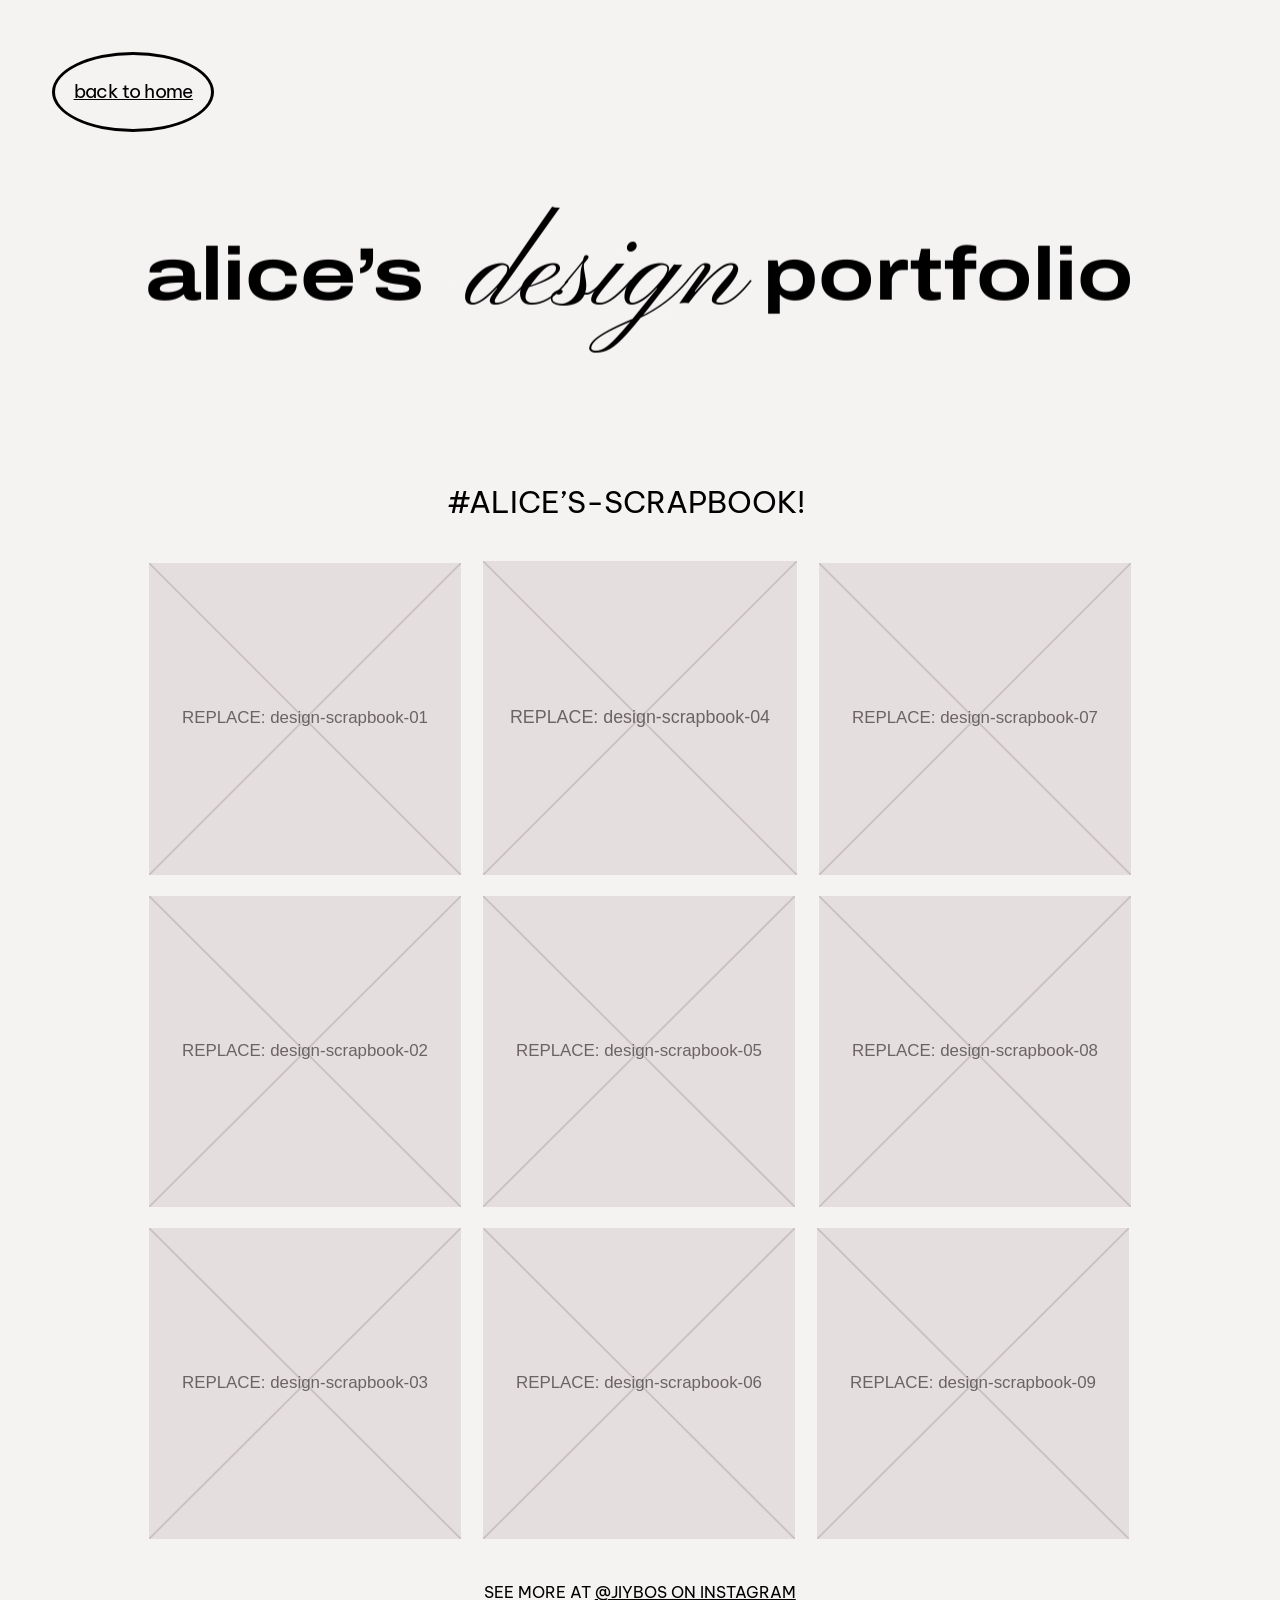
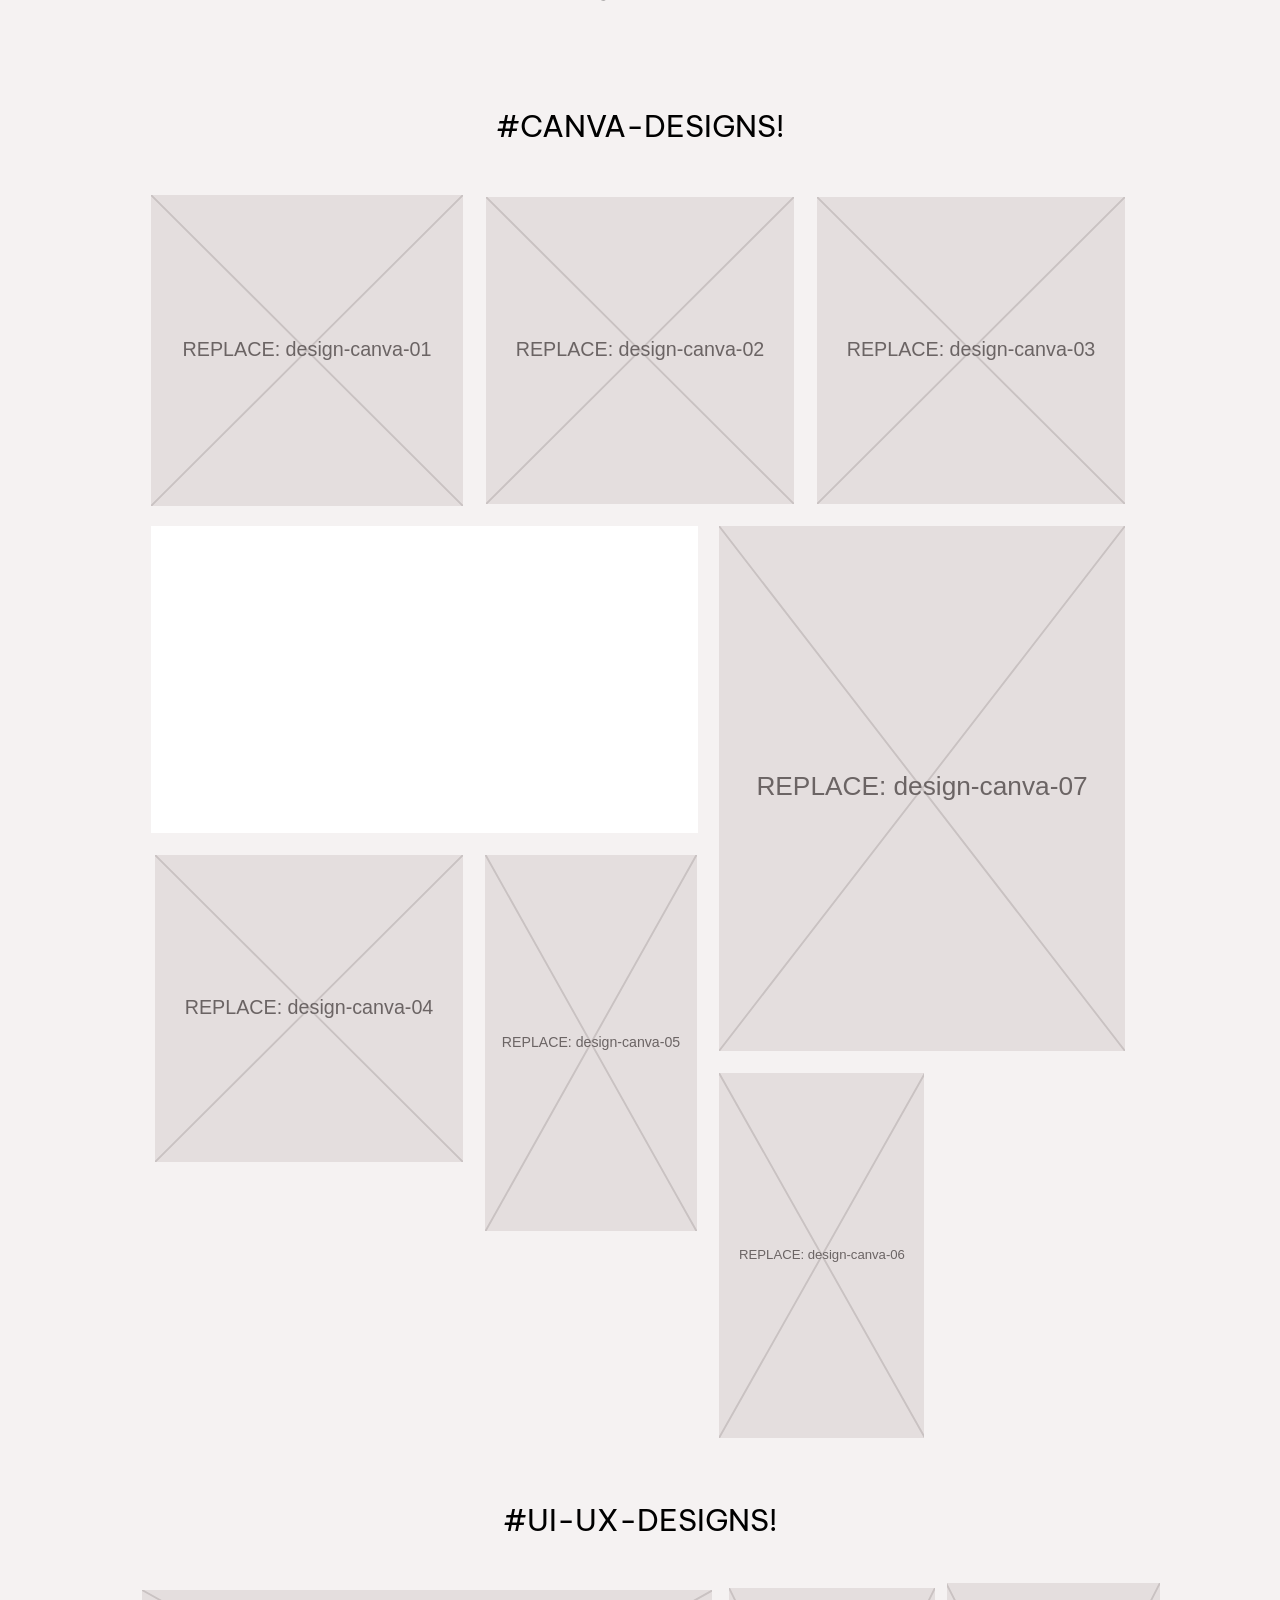
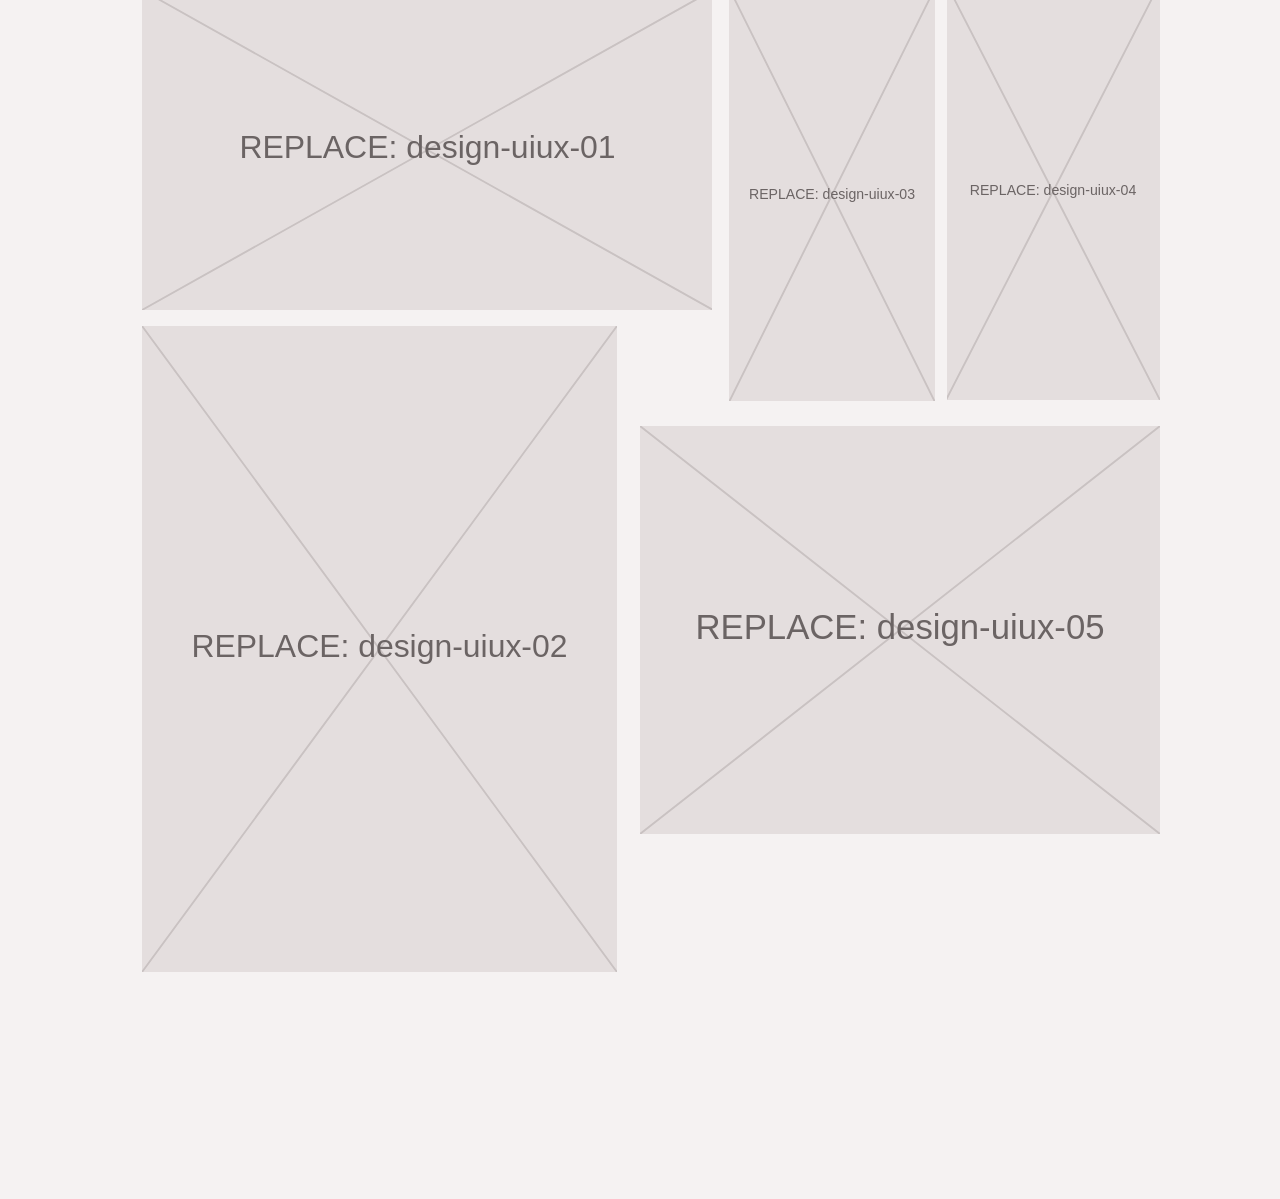
==== design.html @ 5802eaf3 "Add files via upload" ====
<!DOCTYPE html>
<html lang="en">
<head>
  <meta charset="utf-8">
  <meta name="viewport" content="width=device-width, initial-scale=1">
  <title>Design Portfolio</title>
  <link rel="preconnect" href="https://fonts.googleapis.com">
  <link rel="preconnect" href="https://fonts.gstatic.com" crossorigin>
  <link href="https://fonts.googleapis.com/css2?family=Archivo:wdth,wght@125,400;125,700&family=Be+Vietnam+Pro:wght@400;800&family=Pinyon+Script&display=swap" rel="stylesheet">
  <link rel="stylesheet" href="css/styles.css">
</head>
<body>
<main class="stage subpage">
  <!-- ===== top: back button + title ===== -->
  <section class="section" style="--h:403">
    <a class="el pill" style="--x:55.6;--y:55.6;--w:173.2;--h:85.4;" href="index.html">back to home</a>

    <!-- Title: this whole block (sans title + big script word) slides down together on load. The word "design" is hidden
         (same colour as the background) so the big script word below sits in that gap. -->
    <div class="el title-group slide-down" style="--x:138.9;--y:214.9;--w:1088.1;--h:159.3;">
      <h1 class="el sans-title" style="--x:0;--y:32.1;--w:1088.1;--h:95.1;--fs:79.4">alice’s <span class="gap-word">design</span> portfolio</h1>
      <p class="el script big-word" style="--x:311.6;--y:-0;--w:390.6;--h:159.3;--fs:133.3">design</p>
    </div>
  </section>
  <!-- ===== #ALICE’S-SCRAPBOOK! ===== -->
  <section class="section" style="--h:1331">
    <h2 class="el label" style="--x:464.2;--y:111.4;--w:407.9;--h:43.4;--fs:31.5">#ALICE’S-SCRAPBOOK!</h2>
    <img class="el photo plain" style="--x:159.4;--y:197.8;--w:332.6;--h:332.6;" src="assets/images/design-scrapbook-01.svg" alt="design scrapbook 01">
    <img class="el photo plain" style="--x:159.4;--y:552.7;--w:332.6;--h:332.6;" src="assets/images/design-scrapbook-02.svg" alt="design scrapbook 02">
    <img class="el photo plain" style="--x:159.4;--y:907.3;--w:332.6;--h:332.6;" src="assets/images/design-scrapbook-03.svg" alt="design scrapbook 03">
    <img class="el photo plain" style="--x:515.5;--y:195.8;--w:334.6;--h:334.6;" src="assets/images/design-scrapbook-04.svg" alt="design scrapbook 04">
    <img class="el photo plain" style="--x:515.5;--y:552.7;--w:332.6;--h:332.6;" src="assets/images/design-scrapbook-05.svg" alt="design scrapbook 05">
    <img class="el photo plain" style="--x:515.5;--y:907.3;--w:332.6;--h:332.6;" src="assets/images/design-scrapbook-06.svg" alt="design scrapbook 06">
    <img class="el photo plain" style="--x:874;--y:197.8;--w:332.6;--h:332.6;" src="assets/images/design-scrapbook-07.svg" alt="design scrapbook 07">
    <img class="el photo plain" style="--x:874;--y:552.7;--w:332.6;--h:332.6;" src="assets/images/design-scrapbook-08.svg" alt="design scrapbook 08">
    <img class="el photo plain" style="--x:872.1;--y:907.3;--w:332.6;--h:332.6;" src="assets/images/design-scrapbook-09.svg" alt="design scrapbook 09">
    <p class="el small-link" style="--x:503.2;--y:1284.4;--w:359.2;--h:24;--fs:17.5">see more at <a href="https://www.instagram.com/jiybos/" target="_blank" rel="noopener">@jiybos on instagram</a></p>
  </section>
  <!-- ===== #CANVA-DESIGNS! ===== -->
  <section class="section" style="--h:1519">
    <h2 class="el label" style="--x:514.6;--y:87.1;--w:336.7;--h:43.4;--fs:31.5">#CANVA-DESIGNS!</h2>
    <img class="el photo plain" style="--x:161.6;--y:181.6;--w:332.4;--h:332.4;" src="assets/images/design-canva-01.svg" alt="design canva 01">
    <img class="el photo plain" style="--x:519;--y:183.7;--w:328.1;--h:328.1;" src="assets/images/design-canva-02.svg" alt="design canva 02">
    <img class="el photo plain" style="--x:872.4;--y:183.7;--w:328.1;--h:328.1;" src="assets/images/design-canva-03.svg" alt="design canva 03">
    <img class="el photo plain" style="--x:165.9;--y:885.7;--w:328.1;--h:328.1;" src="assets/images/design-canva-04.svg" alt="design canva 04">
    <img class="el photo plain" style="--x:517.7;--y:885.7;--w:225.9;--h:401.5;" src="assets/images/design-canva-05.svg" alt="design canva 05">
    <img class="el photo plain" style="--x:767.3;--y:1118.5;--w:219.3;--h:389.9;" src="assets/images/design-canva-06.svg" alt="design canva 06">
    <img class="el photo plain" style="--x:767.3;--y:534.7;--w:433.2;--h:560.8;" src="assets/images/design-canva-07.svg" alt="design canva 07">
    <!-- Embedded Canva design (same one used on the original site) -->
    <iframe class="el embed" style="--x:161.6;--y:534.7;--w:583.3;--h:328.1;" src="https://www.canva.com/design/DAGSiCoBujo/Asm6K_aDBFLUiPXKQrt3mg/view?embed" title="Canva design" loading="lazy" allowfullscreen></iframe>
  </section>
  <!-- ===== #UI-UX-DESIGNS! ===== -->
  <section class="section" style="--h:1442">
    <h2 class="el label" style="--x:524.6;--y:55.1;--w:316.9;--h:43.4;--fs:31.5">#UI-UX-DESIGNS!</h2>
    <img class="el photo plain" style="--x:151.7;--y:151.1;--w:608.6;--h:341.6;" src="assets/images/design-uiux-01.svg" alt="design uiux 01">
    <img class="el photo plain" style="--x:151.7;--y:509.6;--w:506.5;--h:689.4;" src="assets/images/design-uiux-02.svg" alt="design uiux 02">
    <img class="el photo plain" style="--x:778.5;--y:149.3;--w:219.2;--h:441.1;" src="assets/images/design-uiux-03.svg" alt="design uiux 03">
    <img class="el photo plain" style="--x:1010.1;--y:143.5;--w:227.4;--h:445.9;" src="assets/images/design-uiux-04.svg" alt="design uiux 04">
    <img class="el photo plain" style="--x:683;--y:616.4;--w:554.5;--h:435.2;" src="assets/images/design-uiux-05.svg" alt="design uiux 05">
  </section>

</main>
</body>
</html>
---- css/styles.css ----
/* ==========================================================
   Alice's portfolio – shared styles
   ----------------------------------------------------------
   The original site is laid out on a 1366px-wide canvas that
   scales with the browser width. We do the same: every
   element is positioned with --x / --y / --w / --h (in
   "design pixels") and multiplied by --u (= 1 design pixel).
   To nudge something, just edit its --x / --y / --w / --h /
   --fs values in the HTML.
   ========================================================== */

:root {
  --bg: #f5f2f2;
  --ink: #000;

  /* Fonts (Helios Extended isn't on Google Fonts, so Archivo
     at its widest setting is used as the closest match). */
  --font-script: "Pinyon Script", cursive;
  --font-wide:   "Archivo", "Helvetica Neue", Arial, sans-serif;
  --font-body:   "Be Vietnam Pro", "Be Vietnam", Arial, sans-serif;
}

*, *::before, *::after { box-sizing: border-box; }

html, body { margin: 0; padding: 0; background: var(--bg); color: var(--ink); }
body { font-family: var(--font-body); -webkit-font-smoothing: antialiased; }

a { color: inherit; }
p, h1, h2 { margin: 0; font-weight: 400; }

/* ---------- canvas / sections ---------- */
.stage { container-type: inline-size; width: 100%; overflow-x: hidden; }

.section {
  --u: calc(100cqw / 1366);               /* 1 design pixel */
  position: relative;
  width: 100%;
  height: calc(var(--h) * var(--u));
  background: var(--bg);
  overflow: hidden;
}

.el {
  position: absolute;
  left:   calc(var(--x) * var(--u));
  top:    calc(var(--y) * var(--u));
  width:  calc(var(--w) * var(--u));
  height: calc(var(--h) * var(--u));
  font-size: calc(var(--fs, 20) * var(--u));
}

/* ---------- text styles ---------- */
.script { font-family: var(--font-script); text-align: center; line-height: 0.83; }
.hero-title { line-height: 0.83; }
.portfolios-title { line-height: 1; }

.wide {
  font-family: var(--font-wide);
  font-stretch: 125%;
  letter-spacing: -0.03em;
  line-height: 1;
  text-align: center;
}

.body-text {
  font-family: var(--font-body);
  text-transform: uppercase;
  text-align: justify;
  line-height: 1.375;
}

.sans-title {
  font-family: var(--font-wide);
  font-stretch: 125%;
  font-weight: 700;
  text-align: center;
  line-height: 1.2;
  white-space: nowrap;
}
/* the word that sits behind the big script word */
.gap-word { color: var(--bg); }

.big-word { line-height: 1.195; }

.label, .small-link {
  font-family: var(--font-body);
  text-transform: uppercase;
  text-align: center;
  line-height: 1.375;
  white-space: nowrap;
}
.small-link a { text-decoration: underline; }

/* ---------- images ---------- */
.photo { display: block; object-fit: cover; }
.hero-photo { border-radius: calc(97.3 * var(--u)); border: calc(1.5 * var(--u)) solid #000; }
.card-photo { border-radius: calc(38.7 * var(--u)); border: calc(1.5 * var(--u)) solid #000; }
.tall-photo { border-radius: calc(70.9 * var(--u)); border: calc(1.5 * var(--u)) solid #000; }
.photo.plain { border-radius: 0; border: 0; }

.embed { border: 0; display: block; background: #fff; }

/* ---------- home: oval buttons ---------- */
.oval {
  border: calc(4 * var(--u)) solid #000;
  border-radius: 50%;
}
.oval-text {
  position: absolute;
  left:  calc(49.4 * var(--u) - 4 * var(--u));
  top:   calc(70.9 * var(--u) - 4 * var(--u));
  width: calc(364.5 * var(--u));
  text-align: center;
  letter-spacing: -0.03em;
}
.oval-title { font-size: calc(30.67 * var(--u)); line-height: calc(31 * var(--u)); font-weight: 800; text-decoration: underline; }
.oval-sub   { margin-top: calc(19 * var(--u)); font-size: calc(24 * var(--u)); line-height: calc(24 * var(--u)); }
.oval-sub a { text-decoration: none; }

/* ---------- home: icons ---------- */
.icon { display: block; color: #000; }
.icon svg { width: 100%; height: 100%; display: block; }
.icon-img { display: block; }

/* ---------- sub pages: back button ---------- */
.pill {
  display: flex; align-items: center; justify-content: center;
  border: calc(4 * var(--u)) solid #000;
  border-radius: 50%;
  font-family: var(--font-body);
  font-size: calc(20 * var(--u));
  letter-spacing: -0.03em;
  text-decoration: underline;
  text-align: center;
  line-height: 1.04;
}

/* ==========================================================
   ANIMATIONS
   ========================================================== */

/* HOME: every component slides DOWN into place, one after another.
   The order comes from each element's data-i attribute in index.html. */
@keyframes drop-in {
  from { opacity: 0; transform: translateY(-60px); }
  to   { opacity: 1; transform: translateY(0); }
}
.drop {
  opacity: 0;
  animation: drop-in 0.8s cubic-bezier(0.22, 0.8, 0.3, 1) forwards;
}
/* stagger: 0.12s between components. Change 0.12s to speed up/slow down the wave. */
.drop[data-i="0"]  { animation-delay: calc(0  * 0.12s); }
.drop[data-i="1"]  { animation-delay: calc(1  * 0.12s); }
.drop[data-i="2"]  { animation-delay: calc(2  * 0.12s); }
.drop[data-i="3"]  { animation-delay: calc(3  * 0.12s); }
.drop[data-i="4"]  { animation-delay: calc(4  * 0.12s); }
.drop[data-i="5"]  { animation-delay: calc(5  * 0.12s); }
.drop[data-i="6"]  { animation-delay: calc(6  * 0.12s); }
.drop[data-i="7"]  { animation-delay: calc(7  * 0.12s); }
.drop[data-i="8"]  { animation-delay: calc(8  * 0.12s); }
.drop[data-i="9"]  { animation-delay: calc(9  * 0.12s); }
.drop[data-i="10"] { animation-delay: calc(10 * 0.12s); }
.drop[data-i="11"] { animation-delay: calc(11 * 0.12s); }

/* PAGES 2 & 3: only the title slides down, once, on load.
   The sans title and the big script word move together as one unit.
   Distance scales with the page width so it feels the same on any screen. */
@keyframes slide-down {
  from { opacity: 0; transform: translateY(calc(-70 * var(--u))); }
  to   { opacity: 1; transform: translateY(0); }
}
.slide-down {
  animation: slide-down 0.7s cubic-bezier(0.16, 1, 0.3, 1) 0.1s both;
  will-change: transform, opacity;
}

@media (prefers-reduced-motion: reduce) {
  .drop, .slide-down { animation: none; opacity: 1; transform: none; }
}
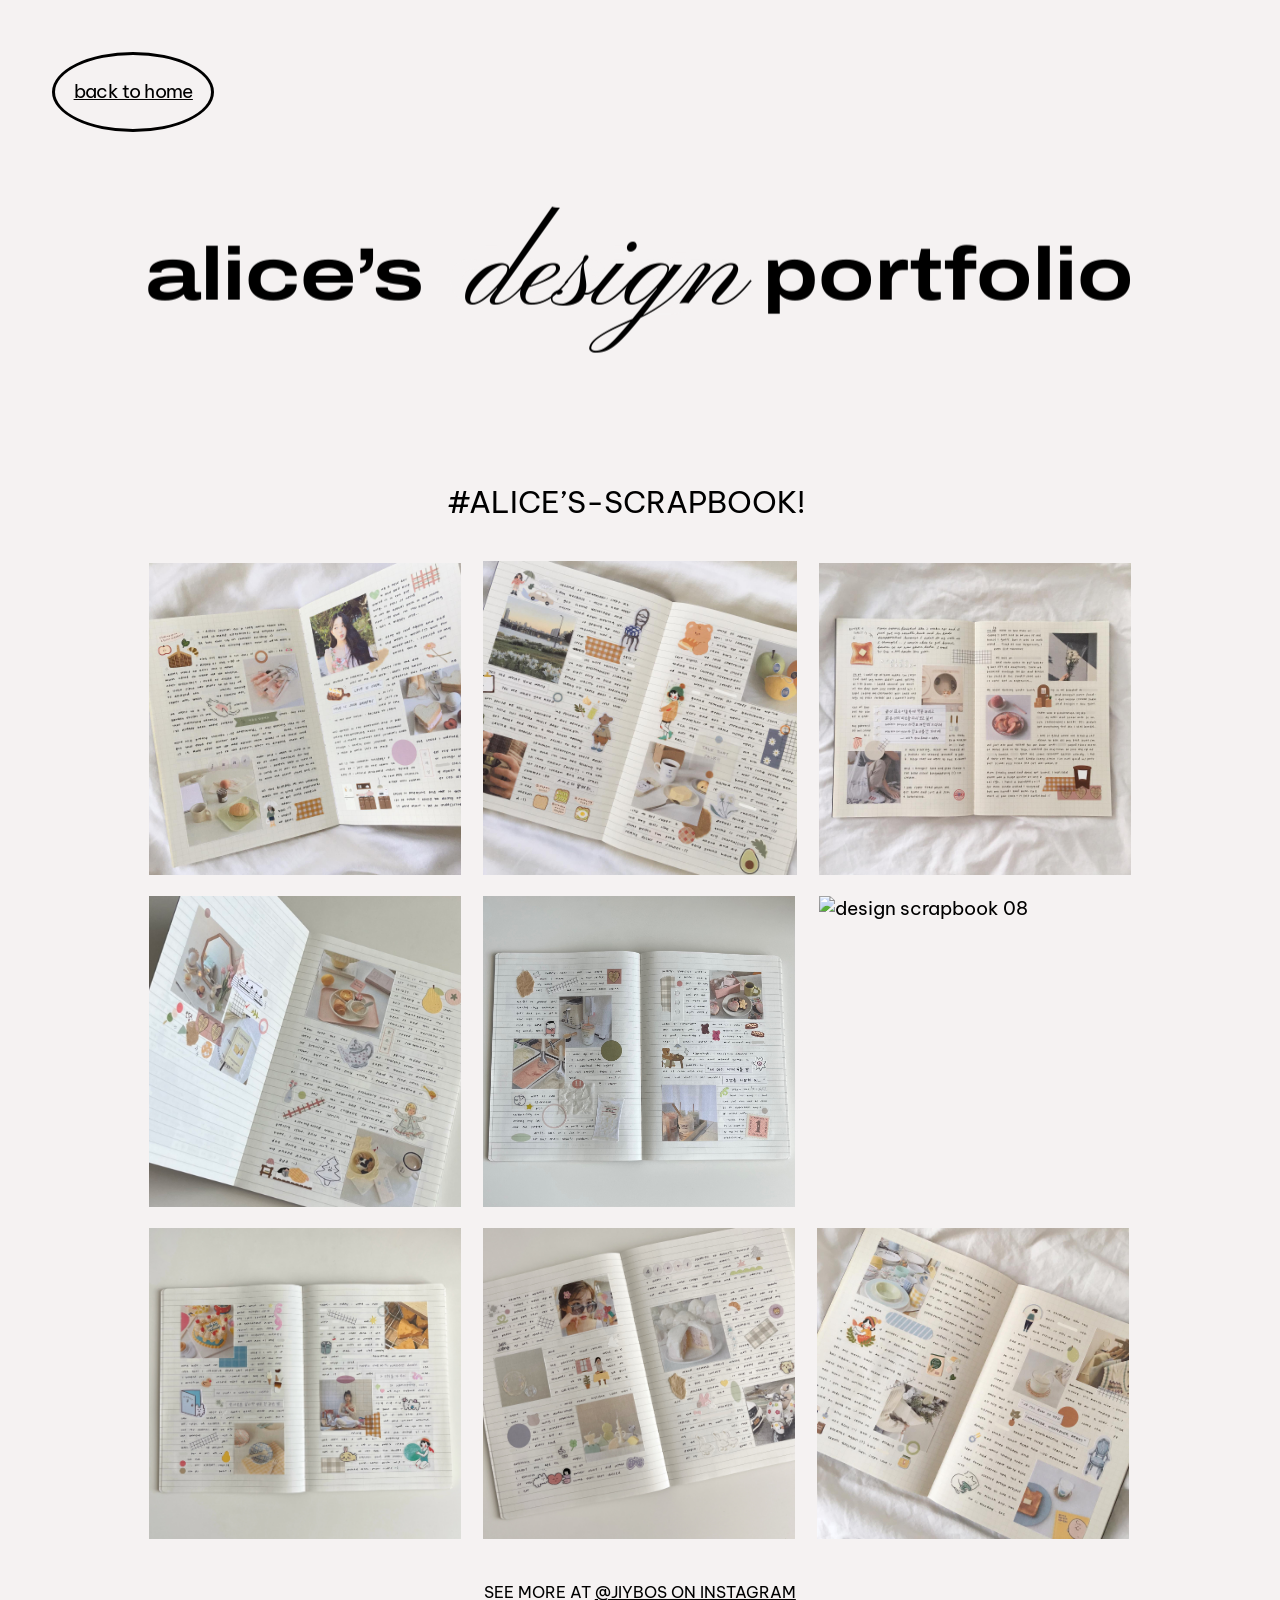
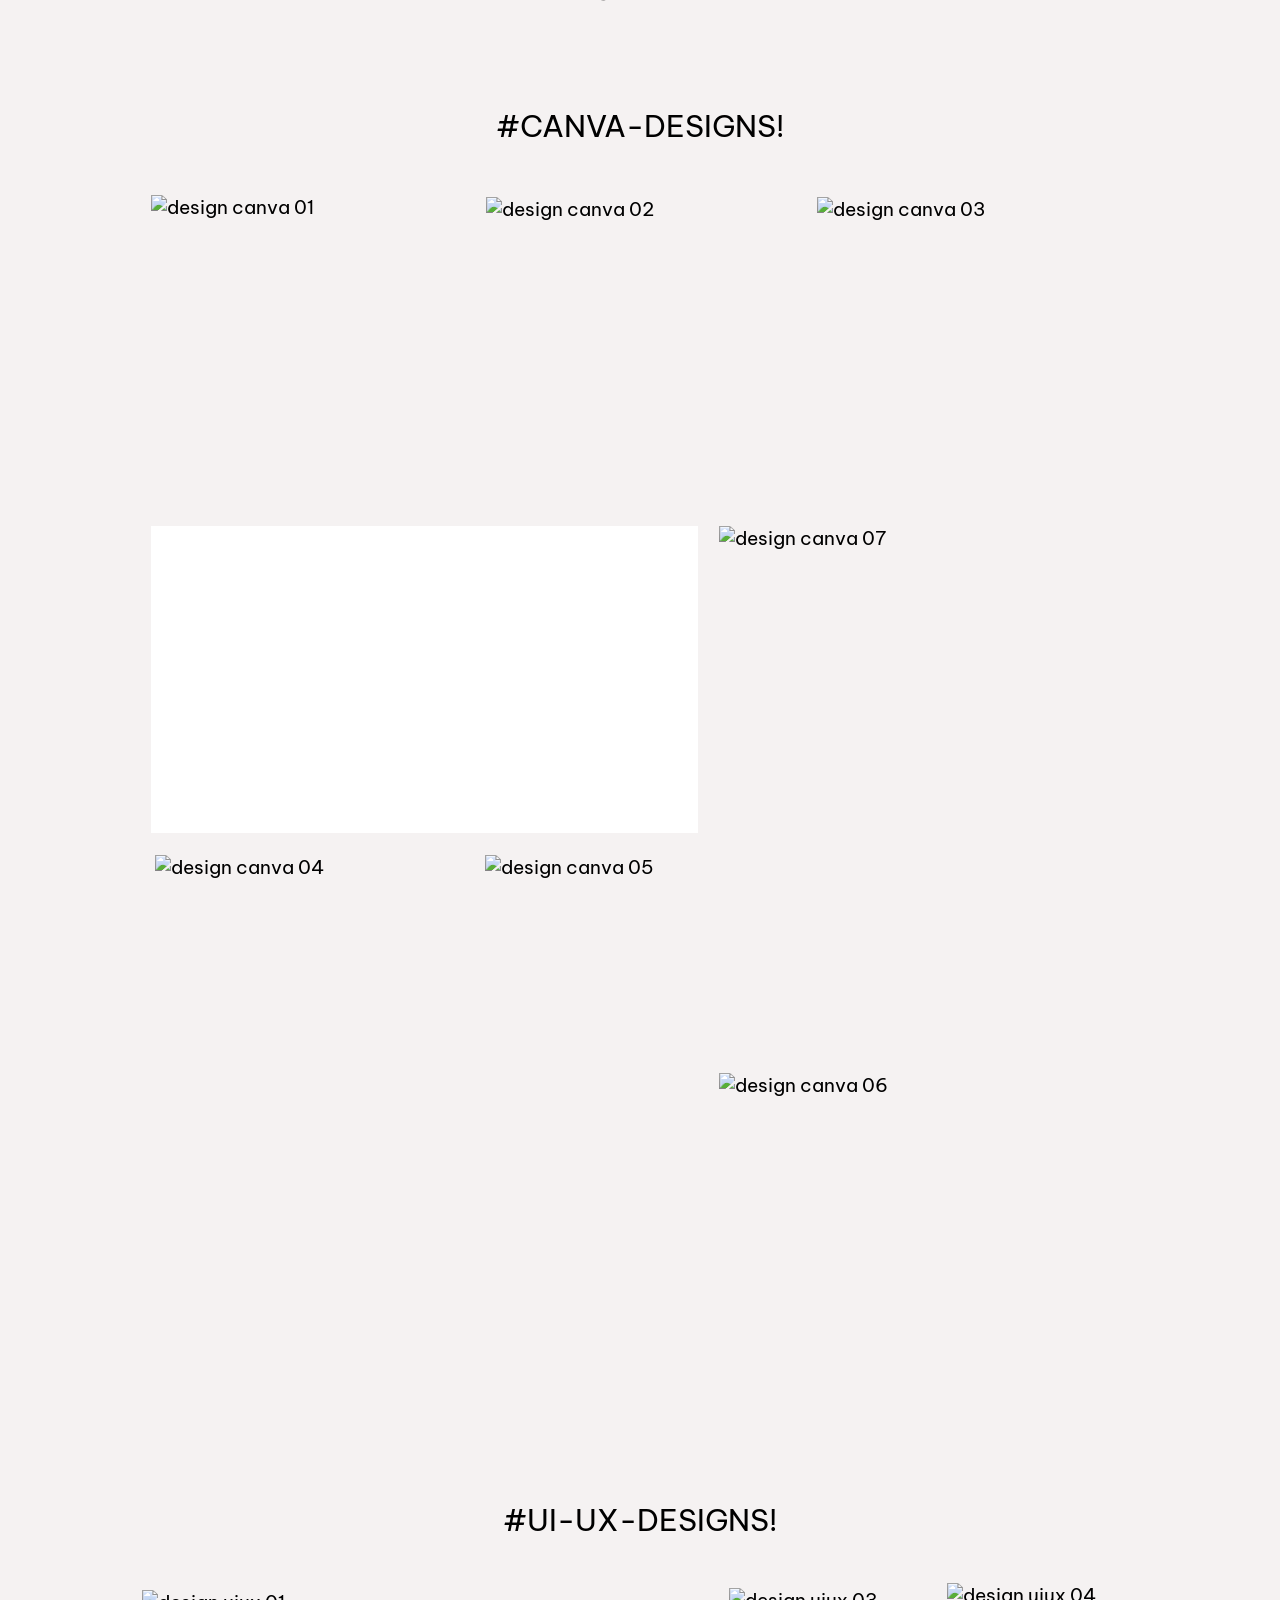
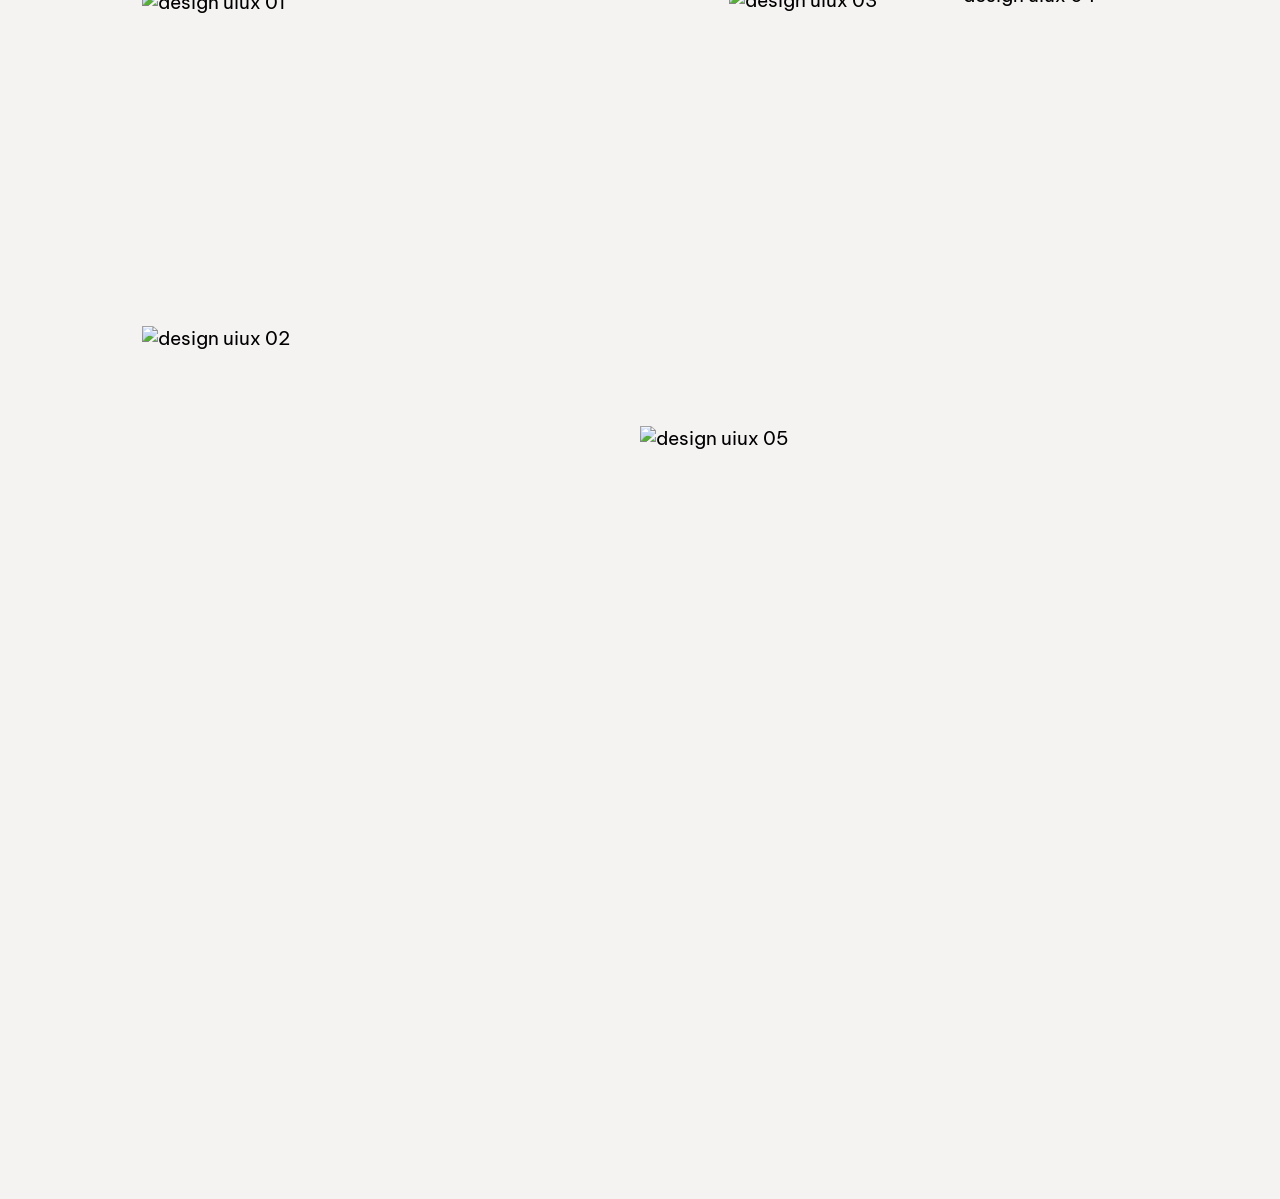
==== commit d62270ce: "Update design.html" ====
--- a/design.html
+++ b/design.html
@@ -25,38 +25,38 @@
   <!-- ===== #ALICE’S-SCRAPBOOK! ===== -->
   <section class="section" style="--h:1331">
     <h2 class="el label" style="--x:464.2;--y:111.4;--w:407.9;--h:43.4;--fs:31.5">#ALICE’S-SCRAPBOOK!</h2>
-    <img class="el photo plain" style="--x:159.4;--y:197.8;--w:332.6;--h:332.6;" src="assets/images/design-scrapbook-01.svg" alt="design scrapbook 01">
-    <img class="el photo plain" style="--x:159.4;--y:552.7;--w:332.6;--h:332.6;" src="assets/images/design-scrapbook-02.svg" alt="design scrapbook 02">
-    <img class="el photo plain" style="--x:159.4;--y:907.3;--w:332.6;--h:332.6;" src="assets/images/design-scrapbook-03.svg" alt="design scrapbook 03">
-    <img class="el photo plain" style="--x:515.5;--y:195.8;--w:334.6;--h:334.6;" src="assets/images/design-scrapbook-04.svg" alt="design scrapbook 04">
-    <img class="el photo plain" style="--x:515.5;--y:552.7;--w:332.6;--h:332.6;" src="assets/images/design-scrapbook-05.svg" alt="design scrapbook 05">
-    <img class="el photo plain" style="--x:515.5;--y:907.3;--w:332.6;--h:332.6;" src="assets/images/design-scrapbook-06.svg" alt="design scrapbook 06">
-    <img class="el photo plain" style="--x:874;--y:197.8;--w:332.6;--h:332.6;" src="assets/images/design-scrapbook-07.svg" alt="design scrapbook 07">
-    <img class="el photo plain" style="--x:874;--y:552.7;--w:332.6;--h:332.6;" src="assets/images/design-scrapbook-08.svg" alt="design scrapbook 08">
-    <img class="el photo plain" style="--x:872.1;--y:907.3;--w:332.6;--h:332.6;" src="assets/images/design-scrapbook-09.svg" alt="design scrapbook 09">
+    <img class="el photo plain" style="--x:159.4;--y:197.8;--w:332.6;--h:332.6;" src="assets/images/design-scrapbook-01.jpg" alt="design scrapbook 01">
+    <img class="el photo plain" style="--x:159.4;--y:552.7;--w:332.6;--h:332.6;" src="assets/images/design-scrapbook-02.jpg" alt="design scrapbook 02">
+    <img class="el photo plain" style="--x:159.4;--y:907.3;--w:332.6;--h:332.6;" src="assets/images/design-scrapbook-03.jpg" alt="design scrapbook 03">
+    <img class="el photo plain" style="--x:515.5;--y:195.8;--w:334.6;--h:334.6;" src="assets/images/design-scrapbook-04.jpg" alt="design scrapbook 04">
+    <img class="el photo plain" style="--x:515.5;--y:552.7;--w:332.6;--h:332.6;" src="assets/images/design-scrapbook-05.jpg" alt="design scrapbook 05">
+    <img class="el photo plain" style="--x:515.5;--y:907.3;--w:332.6;--h:332.6;" src="assets/images/design-scrapbook-06.jpg" alt="design scrapbook 06">
+    <img class="el photo plain" style="--x:874;--y:197.8;--w:332.6;--h:332.6;" src="assets/images/design-scrapbook-07.jpg" alt="design scrapbook 07">
+    <img class="el photo plain" style="--x:874;--y:552.7;--w:332.6;--h:332.6;" src="assets/images/design-scrapbook-08.jpg" alt="design scrapbook 08">
+    <img class="el photo plain" style="--x:872.1;--y:907.3;--w:332.6;--h:332.6;" src="assets/images/design-scrapbook-09.jpg" alt="design scrapbook 09">
     <p class="el small-link" style="--x:503.2;--y:1284.4;--w:359.2;--h:24;--fs:17.5">see more at <a href="https://www.instagram.com/jiybos/" target="_blank" rel="noopener">@jiybos on instagram</a></p>
   </section>
   <!-- ===== #CANVA-DESIGNS! ===== -->
   <section class="section" style="--h:1519">
     <h2 class="el label" style="--x:514.6;--y:87.1;--w:336.7;--h:43.4;--fs:31.5">#CANVA-DESIGNS!</h2>
-    <img class="el photo plain" style="--x:161.6;--y:181.6;--w:332.4;--h:332.4;" src="assets/images/design-canva-01.svg" alt="design canva 01">
-    <img class="el photo plain" style="--x:519;--y:183.7;--w:328.1;--h:328.1;" src="assets/images/design-canva-02.svg" alt="design canva 02">
-    <img class="el photo plain" style="--x:872.4;--y:183.7;--w:328.1;--h:328.1;" src="assets/images/design-canva-03.svg" alt="design canva 03">
-    <img class="el photo plain" style="--x:165.9;--y:885.7;--w:328.1;--h:328.1;" src="assets/images/design-canva-04.svg" alt="design canva 04">
-    <img class="el photo plain" style="--x:517.7;--y:885.7;--w:225.9;--h:401.5;" src="assets/images/design-canva-05.svg" alt="design canva 05">
-    <img class="el photo plain" style="--x:767.3;--y:1118.5;--w:219.3;--h:389.9;" src="assets/images/design-canva-06.svg" alt="design canva 06">
-    <img class="el photo plain" style="--x:767.3;--y:534.7;--w:433.2;--h:560.8;" src="assets/images/design-canva-07.svg" alt="design canva 07">
+    <img class="el photo plain" style="--x:161.6;--y:181.6;--w:332.4;--h:332.4;" src="assets/images/design-canva-01.jpg" alt="design canva 01">
+    <img class="el photo plain" style="--x:519;--y:183.7;--w:328.1;--h:328.1;" src="assets/images/design-canva-02.jpg" alt="design canva 02">
+    <img class="el photo plain" style="--x:872.4;--y:183.7;--w:328.1;--h:328.1;" src="assets/images/design-canva-03.jpg" alt="design canva 03">
+    <img class="el photo plain" style="--x:165.9;--y:885.7;--w:328.1;--h:328.1;" src="assets/images/design-canva-04.jpg" alt="design canva 04">
+    <img class="el photo plain" style="--x:517.7;--y:885.7;--w:225.9;--h:401.5;" src="assets/images/design-canva-05.jpg" alt="design canva 05">
+    <img class="el photo plain" style="--x:767.3;--y:1118.5;--w:219.3;--h:389.9;" src="assets/images/design-canva-06.jpg" alt="design canva 06">
+    <img class="el photo plain" style="--x:767.3;--y:534.7;--w:433.2;--h:560.8;" src="assets/images/design-canva-07.jpg" alt="design canva 07">
     <!-- Embedded Canva design (same one used on the original site) -->
     <iframe class="el embed" style="--x:161.6;--y:534.7;--w:583.3;--h:328.1;" src="https://www.canva.com/design/DAGSiCoBujo/Asm6K_aDBFLUiPXKQrt3mg/view?embed" title="Canva design" loading="lazy" allowfullscreen></iframe>
   </section>
   <!-- ===== #UI-UX-DESIGNS! ===== -->
   <section class="section" style="--h:1442">
     <h2 class="el label" style="--x:524.6;--y:55.1;--w:316.9;--h:43.4;--fs:31.5">#UI-UX-DESIGNS!</h2>
-    <img class="el photo plain" style="--x:151.7;--y:151.1;--w:608.6;--h:341.6;" src="assets/images/design-uiux-01.svg" alt="design uiux 01">
-    <img class="el photo plain" style="--x:151.7;--y:509.6;--w:506.5;--h:689.4;" src="assets/images/design-uiux-02.svg" alt="design uiux 02">
-    <img class="el photo plain" style="--x:778.5;--y:149.3;--w:219.2;--h:441.1;" src="assets/images/design-uiux-03.svg" alt="design uiux 03">
-    <img class="el photo plain" style="--x:1010.1;--y:143.5;--w:227.4;--h:445.9;" src="assets/images/design-uiux-04.svg" alt="design uiux 04">
-    <img class="el photo plain" style="--x:683;--y:616.4;--w:554.5;--h:435.2;" src="assets/images/design-uiux-05.svg" alt="design uiux 05">
+    <img class="el photo plain" style="--x:151.7;--y:151.1;--w:608.6;--h:341.6;" src="assets/images/design-uiux-01.jpg" alt="design uiux 01">
+    <img class="el photo plain" style="--x:151.7;--y:509.6;--w:506.5;--h:689.4;" src="assets/images/design-uiux-02.jpg" alt="design uiux 02">
+    <img class="el photo plain" style="--x:778.5;--y:149.3;--w:219.2;--h:441.1;" src="assets/images/design-uiux-03.jpg" alt="design uiux 03">
+    <img class="el photo plain" style="--x:1010.1;--y:143.5;--w:227.4;--h:445.9;" src="assets/images/design-uiux-04.jpg" alt="design uiux 04">
+    <img class="el photo plain" style="--x:683;--y:616.4;--w:554.5;--h:435.2;" src="assets/images/design-uiux-05.jpg" alt="design uiux 05">
   </section>
 
 </main>
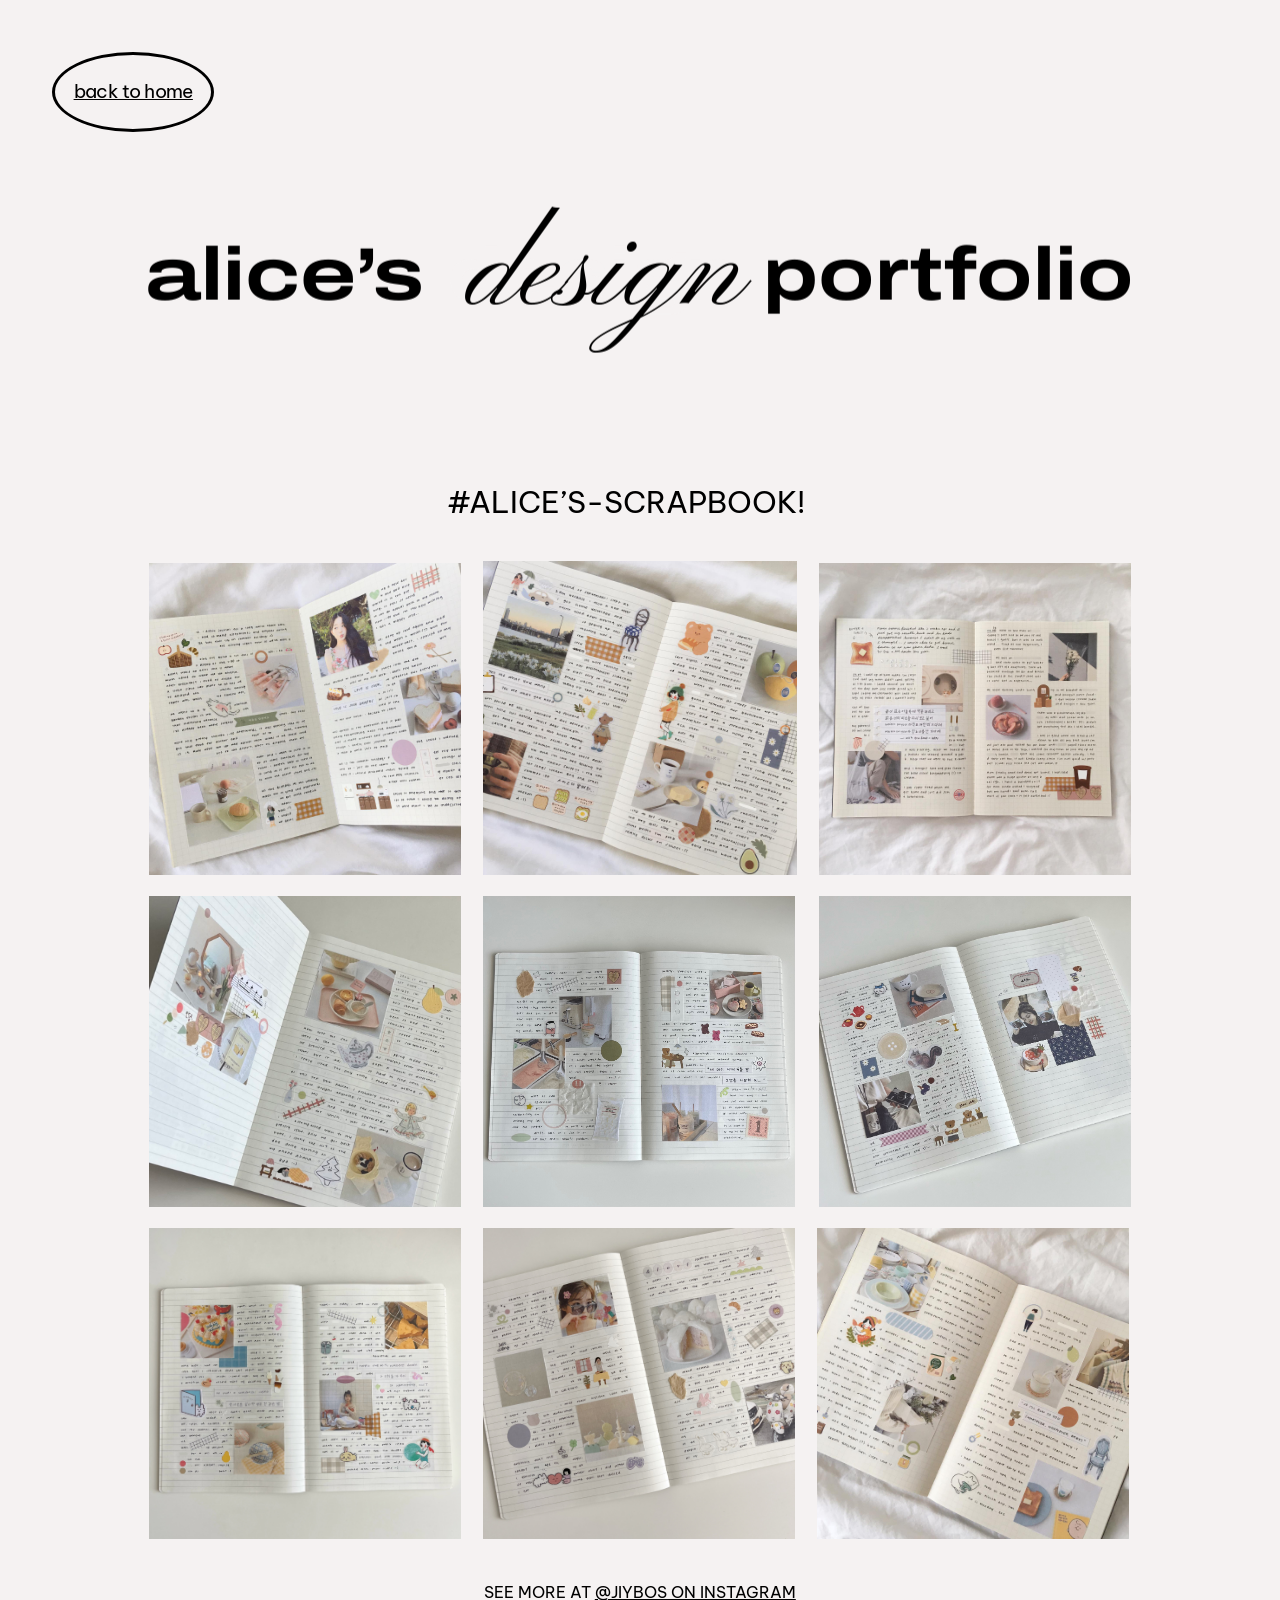
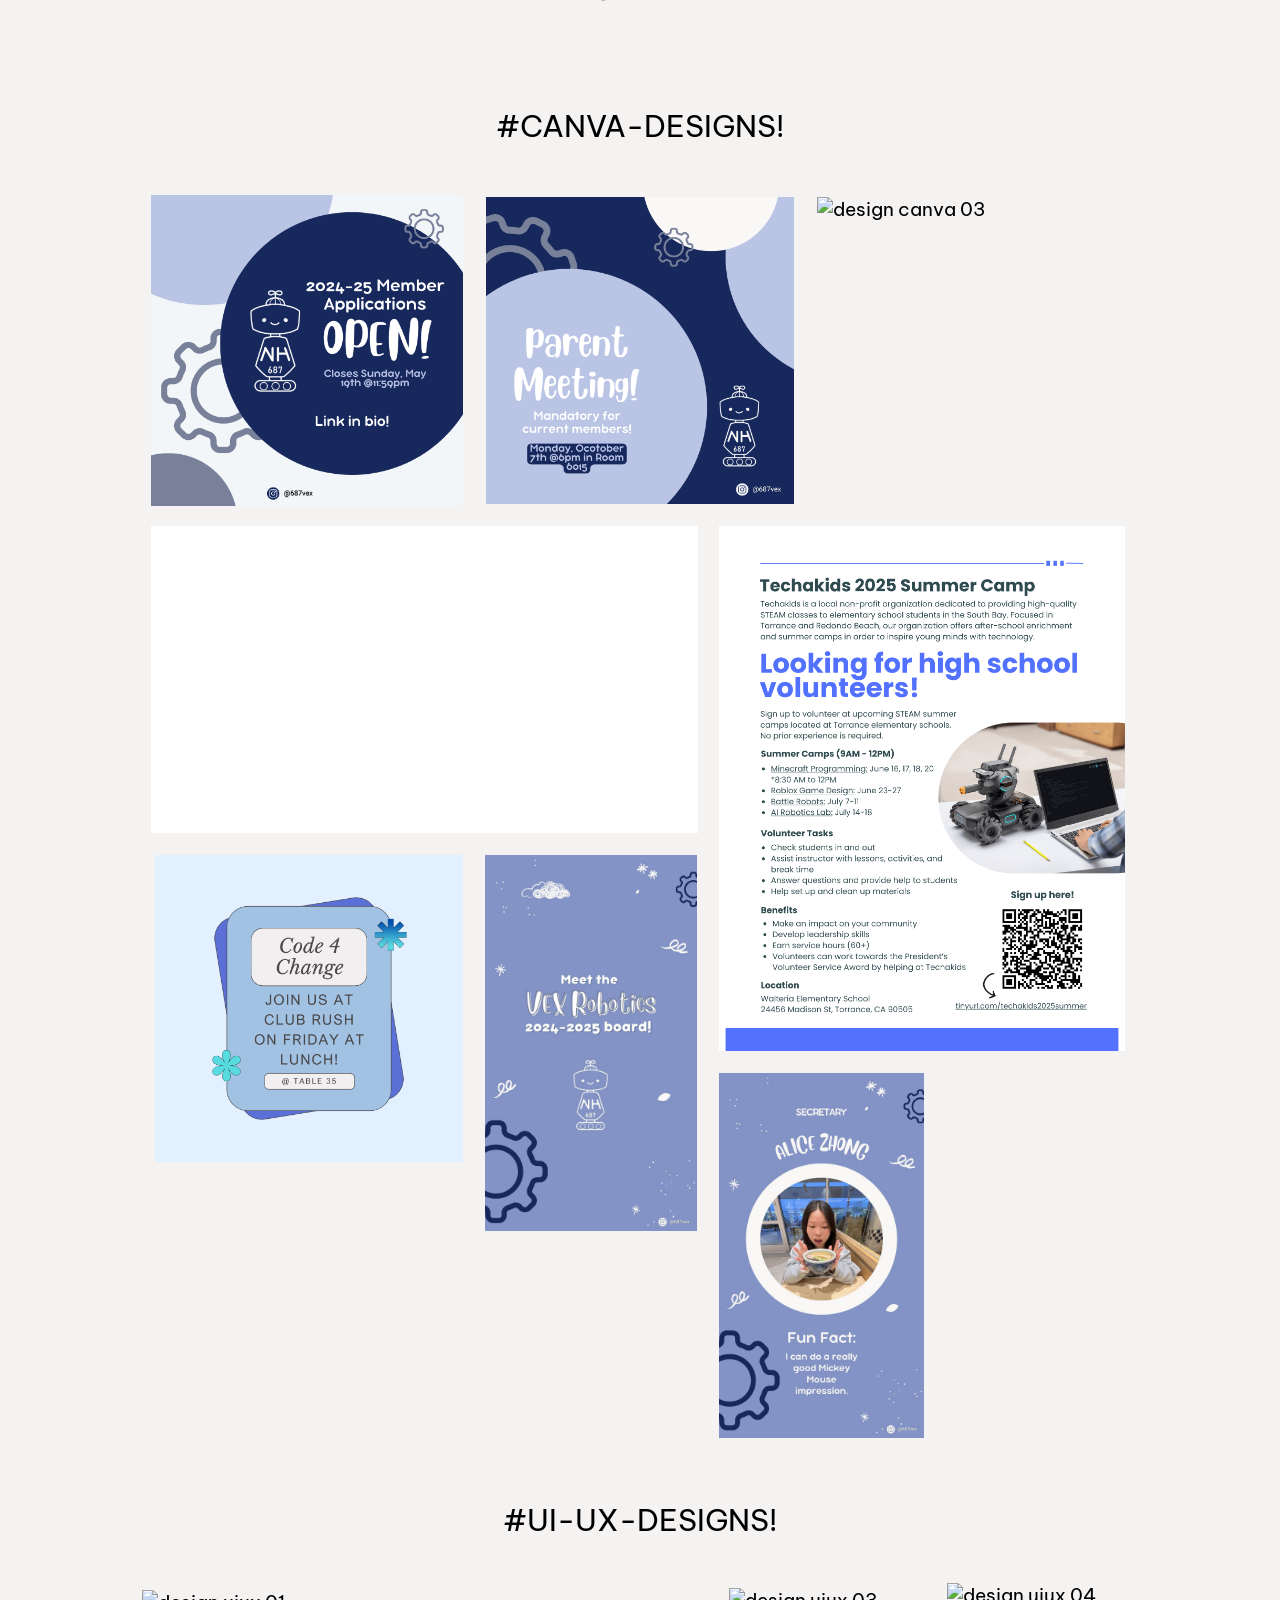
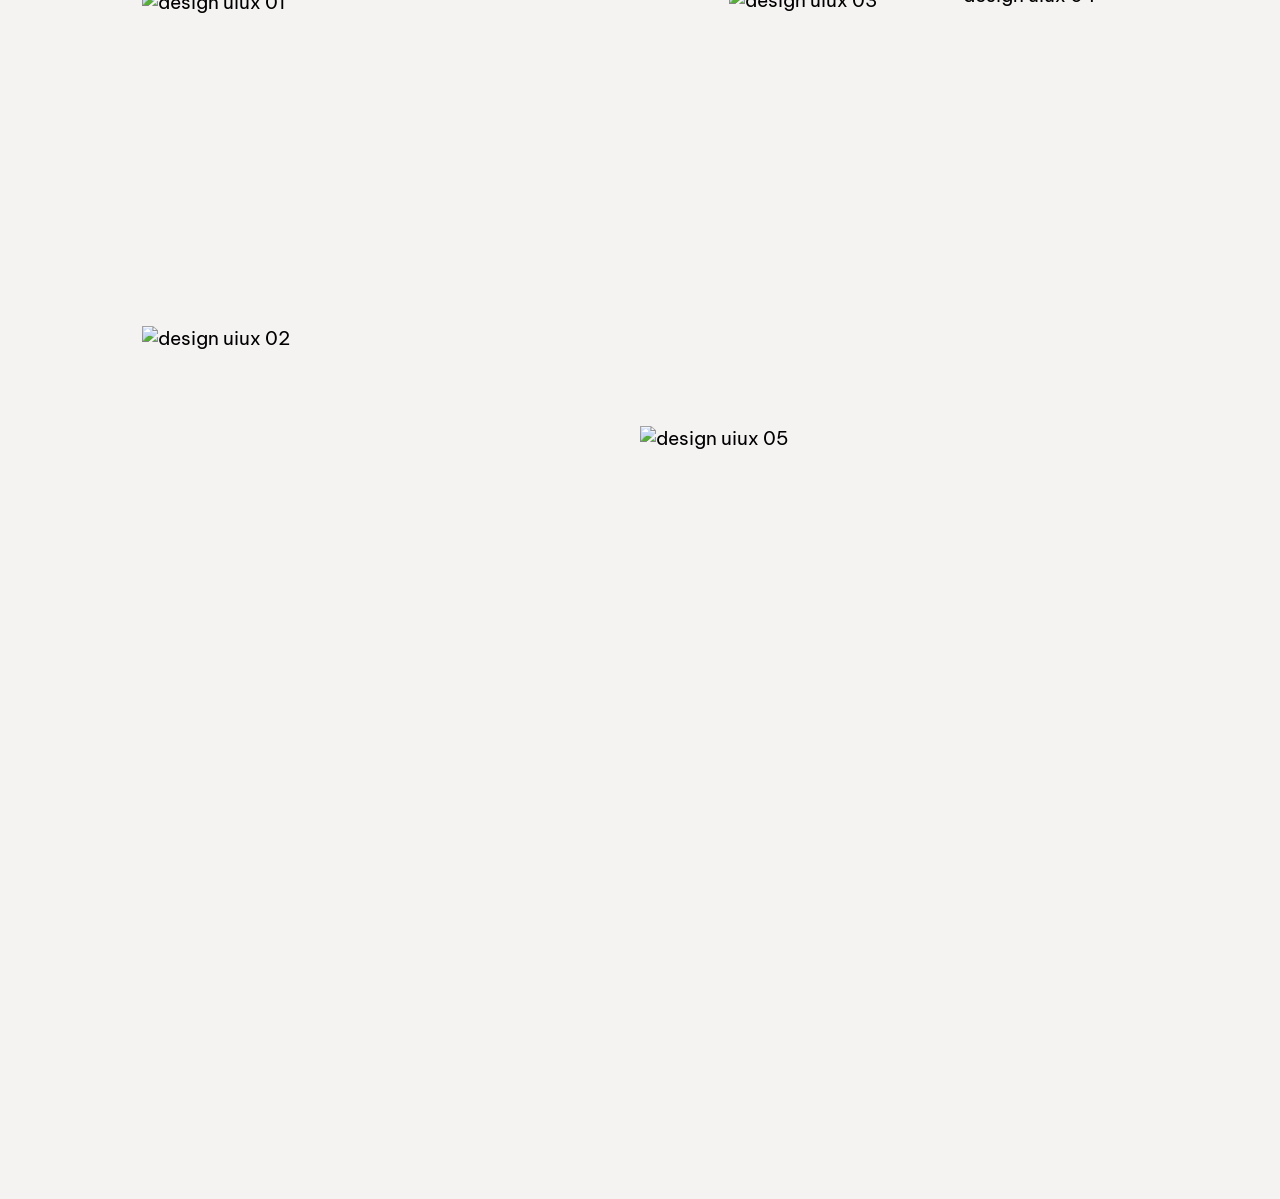
==== commit 1fc23989: "Update design.html" ====
--- a/design.html
+++ b/design.html
@@ -39,13 +39,13 @@
   <!-- ===== #CANVA-DESIGNS! ===== -->
   <section class="section" style="--h:1519">
     <h2 class="el label" style="--x:514.6;--y:87.1;--w:336.7;--h:43.4;--fs:31.5">#CANVA-DESIGNS!</h2>
-    <img class="el photo plain" style="--x:161.6;--y:181.6;--w:332.4;--h:332.4;" src="assets/images/design-canva-01.jpg" alt="design canva 01">
-    <img class="el photo plain" style="--x:519;--y:183.7;--w:328.1;--h:328.1;" src="assets/images/design-canva-02.jpg" alt="design canva 02">
-    <img class="el photo plain" style="--x:872.4;--y:183.7;--w:328.1;--h:328.1;" src="assets/images/design-canva-03.jpg" alt="design canva 03">
-    <img class="el photo plain" style="--x:165.9;--y:885.7;--w:328.1;--h:328.1;" src="assets/images/design-canva-04.jpg" alt="design canva 04">
+    <img class="el photo plain" style="--x:161.6;--y:181.6;--w:332.4;--h:332.4;" src="assets/images/design-canva-01.png" alt="design canva 01">
+    <img class="el photo plain" style="--x:519;--y:183.7;--w:328.1;--h:328.1;" src="assets/images/design-canva-02.png" alt="design canva 02">
+    <img class="el photo plain" style="--x:872.4;--y:183.7;--w:328.1;--h:328.1;" src="assets/images/design-canva-03.jpng" alt="design canva 03">
+    <img class="el photo plain" style="--x:165.9;--y:885.7;--w:328.1;--h:328.1;" src="assets/images/design-canva-04.png" alt="design canva 04">
     <img class="el photo plain" style="--x:517.7;--y:885.7;--w:225.9;--h:401.5;" src="assets/images/design-canva-05.jpg" alt="design canva 05">
     <img class="el photo plain" style="--x:767.3;--y:1118.5;--w:219.3;--h:389.9;" src="assets/images/design-canva-06.jpg" alt="design canva 06">
-    <img class="el photo plain" style="--x:767.3;--y:534.7;--w:433.2;--h:560.8;" src="assets/images/design-canva-07.jpg" alt="design canva 07">
+    <img class="el photo plain" style="--x:767.3;--y:534.7;--w:433.2;--h:560.8;" src="assets/images/design-canva-07.png" alt="design canva 07">
     <!-- Embedded Canva design (same one used on the original site) -->
     <iframe class="el embed" style="--x:161.6;--y:534.7;--w:583.3;--h:328.1;" src="https://www.canva.com/design/DAGSiCoBujo/Asm6K_aDBFLUiPXKQrt3mg/view?embed" title="Canva design" loading="lazy" allowfullscreen></iframe>
   </section>
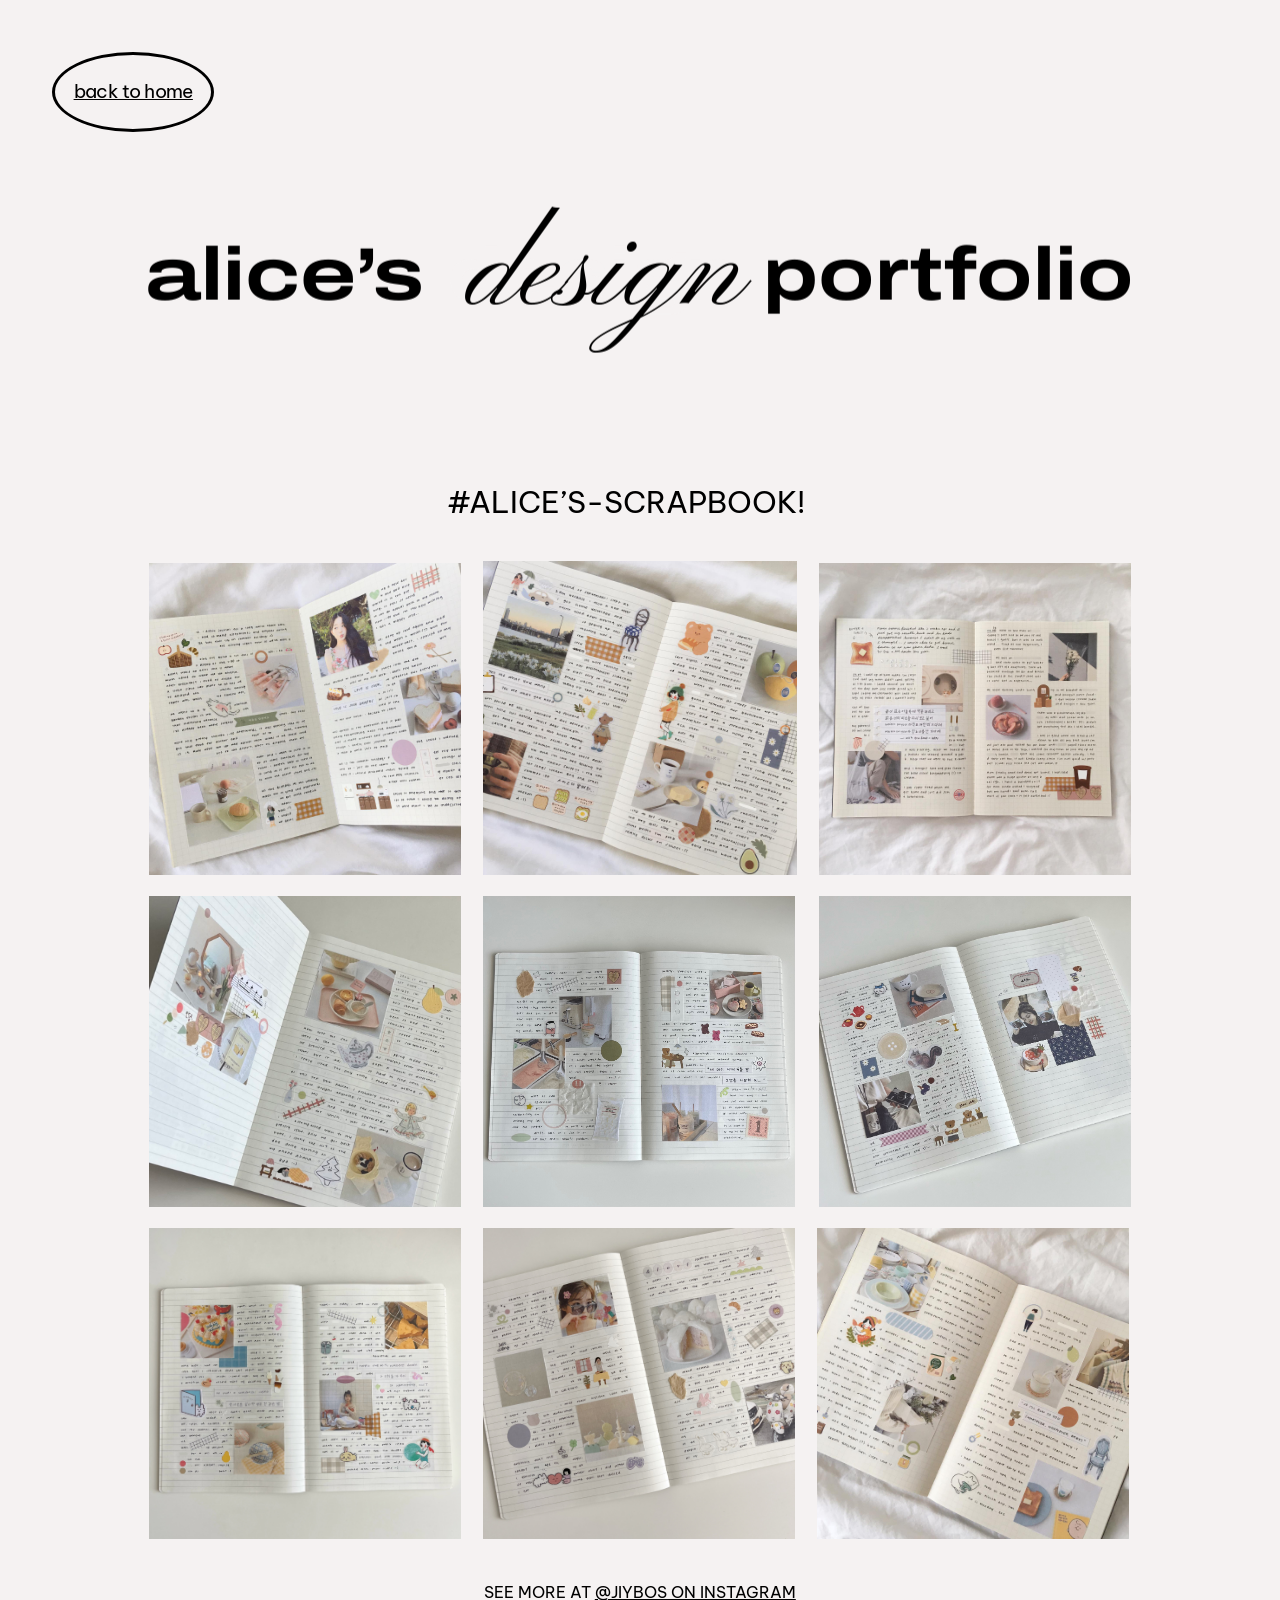
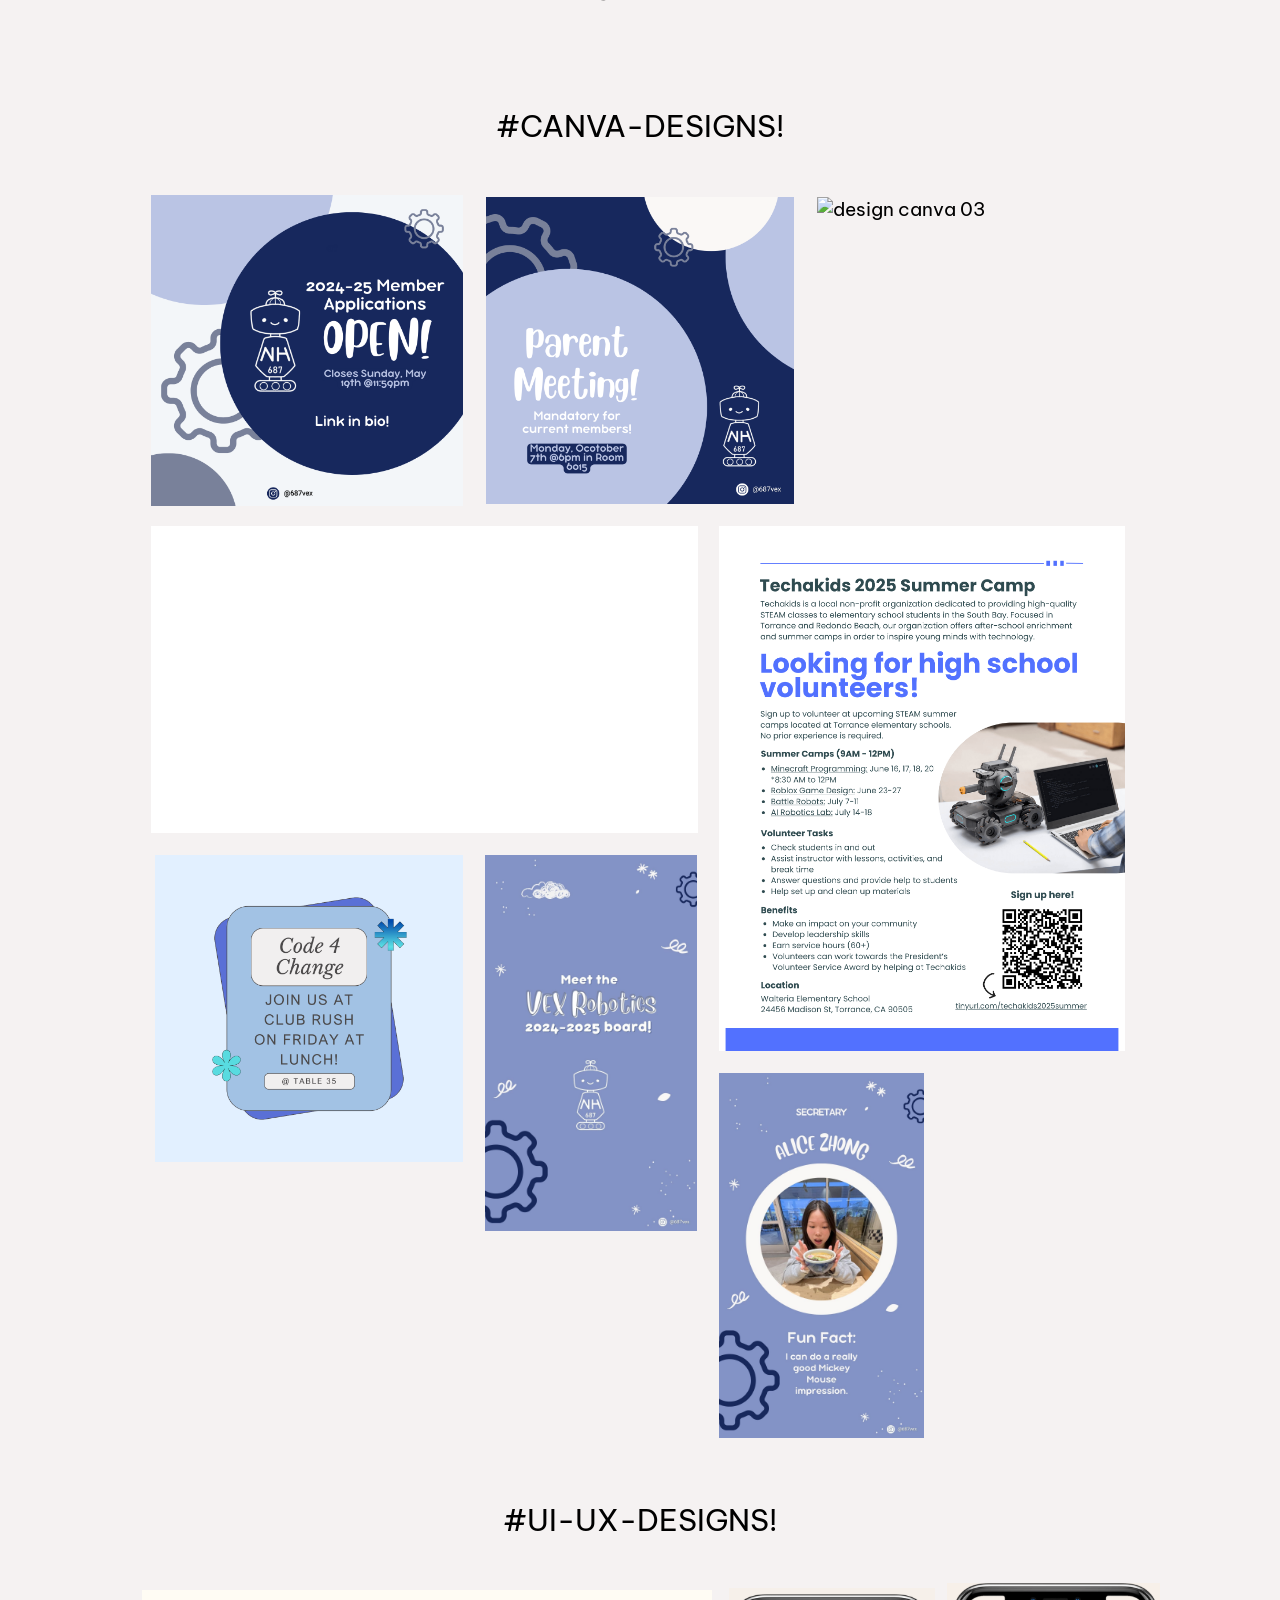
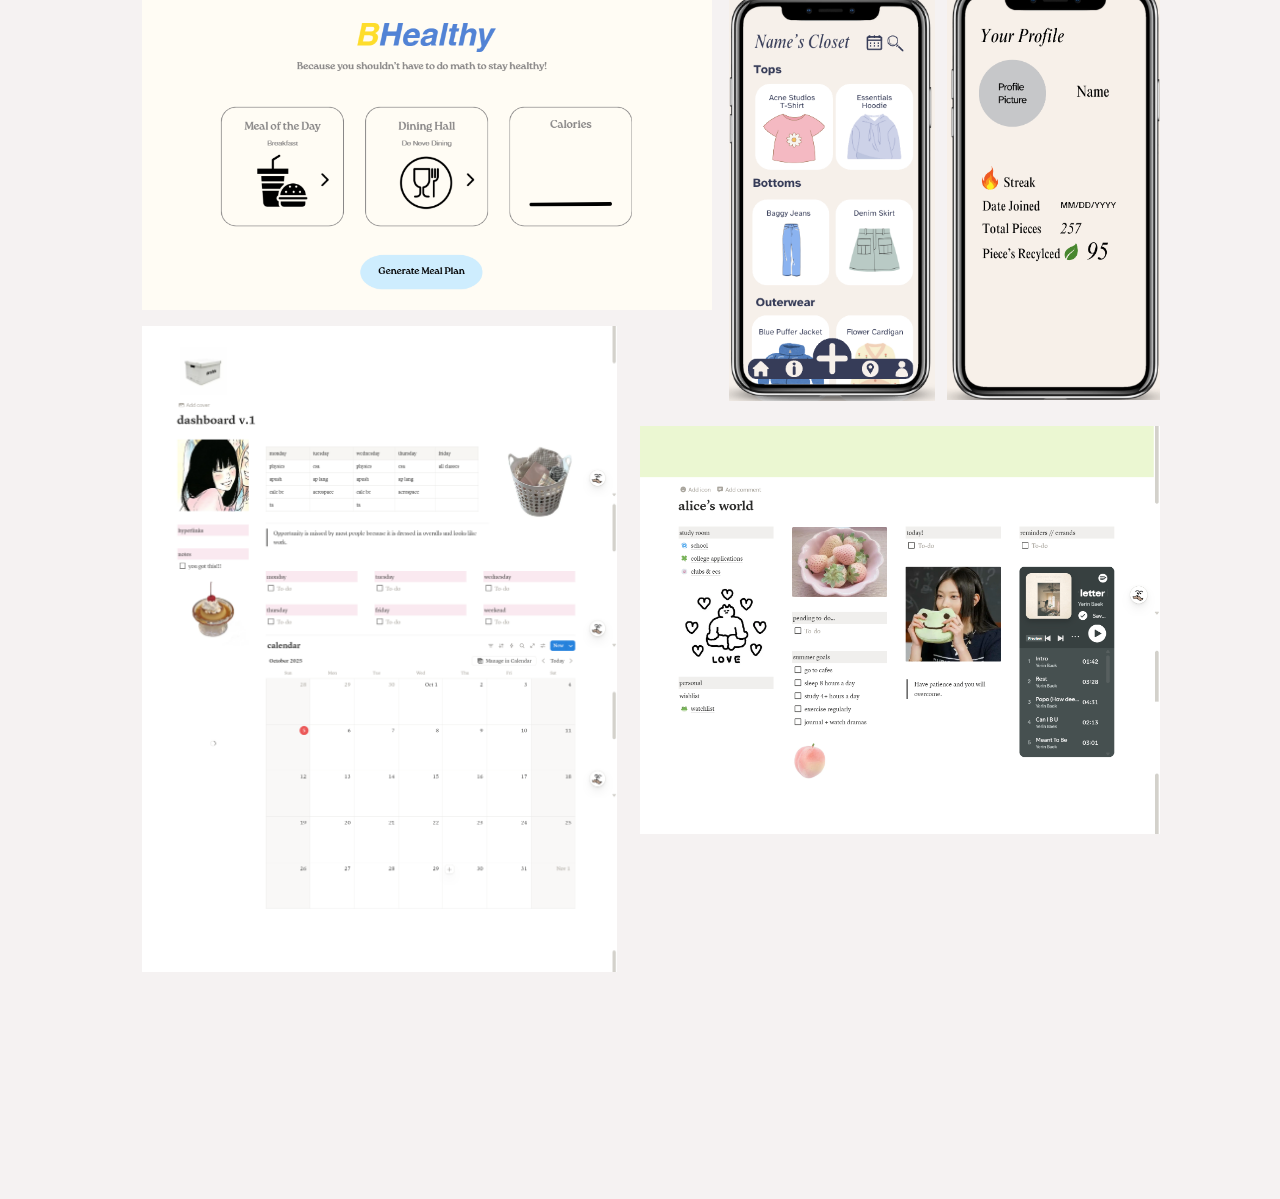
==== commit 43059abe: "Update design.html" ====
--- a/design.html
+++ b/design.html
@@ -52,11 +52,11 @@
   <!-- ===== #UI-UX-DESIGNS! ===== -->
   <section class="section" style="--h:1442">
     <h2 class="el label" style="--x:524.6;--y:55.1;--w:316.9;--h:43.4;--fs:31.5">#UI-UX-DESIGNS!</h2>
-    <img class="el photo plain" style="--x:151.7;--y:151.1;--w:608.6;--h:341.6;" src="assets/images/design-uiux-01.jpg" alt="design uiux 01">
-    <img class="el photo plain" style="--x:151.7;--y:509.6;--w:506.5;--h:689.4;" src="assets/images/design-uiux-02.jpg" alt="design uiux 02">
-    <img class="el photo plain" style="--x:778.5;--y:149.3;--w:219.2;--h:441.1;" src="assets/images/design-uiux-03.jpg" alt="design uiux 03">
-    <img class="el photo plain" style="--x:1010.1;--y:143.5;--w:227.4;--h:445.9;" src="assets/images/design-uiux-04.jpg" alt="design uiux 04">
-    <img class="el photo plain" style="--x:683;--y:616.4;--w:554.5;--h:435.2;" src="assets/images/design-uiux-05.jpg" alt="design uiux 05">
+    <img class="el photo plain" style="--x:151.7;--y:151.1;--w:608.6;--h:341.6;" src="assets/images/design-uiux-01.png" alt="design uiux 01">
+    <img class="el photo plain" style="--x:151.7;--y:509.6;--w:506.5;--h:689.4;" src="assets/images/design-uiux-02.png" alt="design uiux 02">
+    <img class="el photo plain" style="--x:778.5;--y:149.3;--w:219.2;--h:441.1;" src="assets/images/design-uiux-03.png" alt="design uiux 03">
+    <img class="el photo plain" style="--x:1010.1;--y:143.5;--w:227.4;--h:445.9;" src="assets/images/design-uiux-04.png" alt="design uiux 04">
+    <img class="el photo plain" style="--x:683;--y:616.4;--w:554.5;--h:435.2;" src="assets/images/design-uiux-05.png" alt="design uiux 05">
   </section>
 
 </main>
